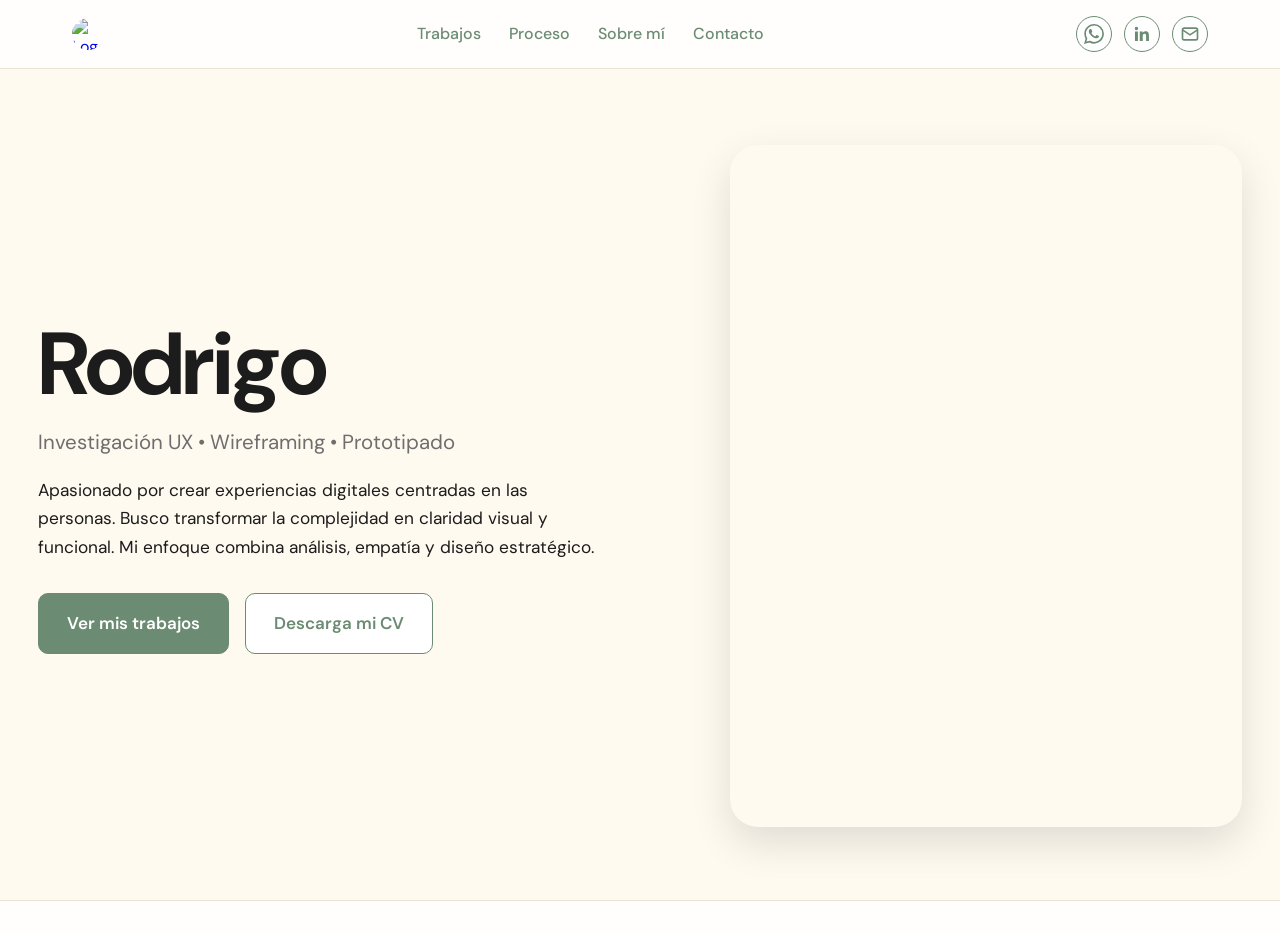
==== index.html @ 4bc50e7a "Unify only header-to-gallery spacing across projects." ====
﻿<!DOCTYPE html>
<html lang="es" data-asset-base="./">
<head>
  <!-- Google Tag Manager -->
  <script>(function(w,d,s,l,i){w[l]=w[l]||[];w[l].push({'gtm.start':
  new Date().getTime(),event:'gtm.js'});var f=d.getElementsByTagName(s)[0],
  j=d.createElement(s),dl=l!='dataLayer'?'&l='+l:'';j.async=true;j.src=
  'https://www.googletagmanager.com/gtm.js?id='+i+dl;f.parentNode.insertBefore(j,f);
  })(window,document,'script','dataLayer','GTM-TQRMFVGJ');</script>
  <!-- End Google Tag Manager -->
  
  <meta charset="utf-8" />
  <meta name="viewport" content="width=device-width, initial-scale=1" />
  <title>Miki Portafolio — Versión pantalla completa</title>
  <link rel="preconnect" href="https://fonts.googleapis.com">
  <link rel="preconnect" href="https://fonts.gstatic.com" crossorigin>
  <link rel="dns-prefetch" href="https://fonts.googleapis.com">
  <link rel="dns-prefetch" href="https://fonts.gstatic.com">
  <link href="https://fonts.googleapis.com/css2?family=DM+Sans:ital,opsz,wght@0,9..40,100..1000;1,9..40,100..1000&display=swap" rel="stylesheet">
  <link rel="stylesheet" href="./css/styles.css?v=20260715d">
</head>
<body>
  <!-- Google Tag Manager (noscript) -->
  <noscript><iframe src="https://www.googletagmanager.com/ns.html?id=GTM-TQRMFVGJ"
  height="0" width="0" style="display:none;visibility:hidden"></iframe></noscript>
  <!-- End Google Tag Manager (noscript) -->
  
  <header>
    <div class="header-inner">
      <div class="logo">
          <a href="./index.html" aria-label="Inicio">
            <img class="logo-mark" src="./IMAGENES/ICONO-PARA-PAGINA.webp" alt="Logo" width="32" height="32" style="border-radius:50%; display:block;"/>
          </a>
        </div>
      <nav>
        <a href="#trabajos">Trabajos</a>
        <a href="#proceso">Proceso</a>
        <a href="./sobre-mi/sobremi.html">Sobre mí</a>
        <a href="#contacto">Contacto</a>
      </nav>
      <div class="actions">
        <!-- WhatsApp -->
        <a class="icon-btn" href="https://wa.me/59898367025" target="_blank" rel="noopener" title="WhatsApp" aria-label="WhatsApp">
          <svg width="20" height="20" viewBox="0 0 24 24" fill="currentColor" aria-hidden="true">
            <path d="M20.52 3.48A11.86 11.86 0 0 0 12.06 0C5.58.03.31 5.3.34 11.78c.01 2.07.54 4.08 1.55 5.86L0 24l6.5-1.85a11.73 11.73 0 0 0 5.58 1.43h.05c6.47 0 11.74-5.27 11.76-11.75a11.7 11.7 0 0 0-3.37-8.35Zm-8.46 18.1a9.73 9.73 0 0 1-4.95-1.35l-.35-.2-3.86 1.1 1.12-3.76-.23-.39a9.74 9.74 0 0 1-1.49-5.2C2.28 6.41 6.8 1.9 12.1 1.9a9.79 9.79 0 0 1 6.95 2.88 9.76 9.76 0 0 1 2.85 6.96c-.02 5.37-4.53 9.88-9.84 9.84Zm5.6-7.29c-.31-.16-1.82-.9-2.1-1.01-.28-.1-.49-.16-.7.16-.2.31-.8 1.01-.98 1.22-.18.2-.36.23-.67.08-.31-.16-1.3-.48-2.48-1.52-.92-.82-1.54-1.84-1.72-2.15-.18-.31-.02-.48.14-.64.14-.14.31-.36.46-.54.15-.18.2-.31.31-.52.1-.2.05-.39-.03-.54-.08-.16-.7-1.68-.96-2.3-.25-.6-.5-.52-.7-.53h-.6c-.2 0-.52.08-.79.39-.27.31-1.04 1.02-1.04 2.49 0 1.46 1.07 2.87 1.22 3.07.15.21 2.1 3.19 5.08 4.47.71.31 1.26.5 1.69.64.71.22 1.36.19 1.87.12.57-.09 1.82-.74 2.08-1.45.26-.71.26-1.31.18-1.45-.07-.14-.28-.23-.59-.39Z"/>
          </svg>
        </a>
        <!-- LinkedIn -->
        <a class="icon-btn" href="https://www.linkedin.com/in/rodrigo-caimi-a429a2186/" target="_blank" rel="noopener" title="LinkedIn" aria-label="LinkedIn">
          <svg width="20" height="20" viewBox="0 0 24 24" fill="currentColor" aria-hidden="true">
            <path d="M20.45 20.45h-3.55v-5.6c0-1.34-.02-3.07-1.87-3.07-1.87 0-2.16 1.46-2.16 2.97v5.7H9.32V9h3.4v1.56h.05c.47-.9 1.62-1.85 3.33-1.85 3.56 0 4.22 2.34 4.22 5.37v6.37zM5.34 7.43a2.06 2.06 0 1 1 0-4.12 2.06 2.06 0 0 1 0 4.12zM7.12 20.45H3.55V9h3.57v11.45z"/>
          </svg>
        </a>
        <!-- Gmail - sobre -->
        <a class="icon-btn" href="https://mail.google.com/mail/?view=cm&fs=1&to=ds.rodrigocaimi@gmail.com" target="_blank" rel="noopener" title="Gmail" aria-label="Gmail">
          <svg width="20" height="20" viewBox="0 0 24 24" fill="none" stroke="currentColor" stroke-width="2">
            <rect x="3" y="5" width="18" height="14" rx="2"/>
            <polyline points="3 7 12 13 21 7"/>
          </svg>
        </a>
      </div>
    </div>
  </header>

  <main>
    <section id="sobre-mi" class="hero">
      <div class="hero-copy">
        <h1>Rodrigo</h1>
        <p class="sub">Investigación UX • Wireframing • Prototipado</p>
        <p class="desc">Apasionado por crear experiencias digitales centradas en las personas. Busco transformar la complejidad en claridad visual y funcional. Mi enfoque combina análisis, empatía y diseño estratégico.</p>
        <div class="cta">
          <a class="btn btn-primary" href="#trabajos">Ver mis trabajos</a>
          <a class="btn btn-secondary" href="./DOCUMENTOS/CV%20RODRIGO.pdf" download="CV-RODRIGO.pdf">Descarga mi CV</a>
        </div>
      </div>
      <div class="hero-image"></div>
    </section>

    <section id="trabajos">
      <div class="work-section">
        <h2>Trabajos</h2>
        <div class="work-container" data-render="grid"></div>
      </div>
    </section>

    <section id="proceso">
      <div class="process-section">
        <h2>Cómo trabajo</h2>
        <div class="steps">
          <div class="step">
            <div class="head">
              <span class="step-num">01</span>
              <svg width="24" height="24" viewBox="0 0 24 24" fill="none" stroke="currentColor" stroke-width="2" stroke-linecap="round" stroke-linejoin="round" aria-hidden="true">
                <circle cx="11" cy="11" r="8"/>
                <path d="m21 21-4.35-4.35"/>
              </svg>
              <h3>Análisis</h3>
            </div>
            <p>Analizo la competencia y el mercado para detectar oportunidades, entender a la audiencia y mapear buenas prácticas de la categoría.</p>
          </div>
          <div class="step">
            <div class="head">
              <span class="step-num">02</span>
              <svg width="24" height="24" viewBox="0 0 24 24" fill="none" stroke="currentColor" stroke-width="2" stroke-linecap="round" stroke-linejoin="round" aria-hidden="true">
                <rect x="3" y="3" width="7" height="7"/>
                <rect x="14" y="3" width="7" height="7"/>
                <rect x="14" y="14" width="7" height="7"/>
                <rect x="3" y="14" width="7" height="7"/>
              </svg>
              <h3>Wireframes</h3>
            </div>
            <p>Creo wireframes a partir del análisis: definen flujos y estructura. Los revisamos con el cliente para alinear expectativas.</p>
          </div>
          <div class="step">
            <div class="head">
              <span class="step-num">03</span>
              <svg width="24" height="24" viewBox="0 0 24 24" fill="none" stroke="currentColor" stroke-width="2" stroke-linecap="round" stroke-linejoin="round" aria-hidden="true">
                <path d="M2 3h6a4 4 0 0 1 4 4v14a3 3 0 0 0-3-3H2z"/>
                <path d="M22 3h-6a4 4 0 0 0-4 4v14a3 3 0 0 1 3-3h7z"/>
              </svg>
              <h3>Fase de diseño</h3>
            </div>
            <p>Diseño las pantallas con identidad visual, accesibilidad y componentes reutilizables basados en el wireframe validado.</p>
          </div>
          <div class="step">
            <div class="head">
              <span class="step-num">04</span>
              <svg width="24" height="24" viewBox="0 0 24 24" fill="none" stroke="currentColor" stroke-width="2" stroke-linecap="round" stroke-linejoin="round" aria-hidden="true">
                <path d="M21 11.5a8.38 8.38 0 0 1-.9 3.8 8.5 8.5 0 0 1-7.6 4.7 8.38 8.38 0 0 1-3.8-.9L3 21l1.9-5.7a8.38 8.38 0 0 1-.9-3.8 8.5 8.5 0 0 1 4.7-7.6 8.38 8.38 0 0 1 3.8-.9h.5a8.48 8.48 0 0 1 8 8v.5z"/>
              </svg>
              <h3>Acompañamiento</h3>
            </div>
            <p>Mantengo contacto continuo y mido resultados para iterar mejoras y aplicar cambios futuros.</p>
          </div>
        </div>
      </div>
    </section>

    <section id="contacto">
      <h2>Contacto</h2>
      <p style="max-width:600px;text-align:center;font-size:18px;margin-bottom:22px;color:var(--muted)">Si te interesa colaborar o conocer más sobre mi trabajo, no dudes en contactarme. Estoy abierto a nuevas oportunidades y proyectos creativos.</p>
      <form id="hubspot-form" name="contact-form" method="POST" netlify>
        <div><input type="text" name="firstname" placeholder="Tu nombre" required /></div>

        <div><input type="email" name="email" placeholder="tu@email.com" required /></div>

        <div class="full"><textarea name="message" placeholder="Tu mensaje" required></textarea></div>

        <div class="full contact-actions"><button type="submit" class="btn btn-primary">Enviar</button></div>
      </form>
    </section>
  </main>
  <footer>
    <div class="footer-inner">
      <div class="spacer"></div>
    </div>
  </footer>
  <script src="./js/proyectos.js?v=20260715d"></script>
  <script src="./js/trabajos.js?v=20260715d"></script>
  <!-- Start of HubSpot Embed Code -->
  <script type="text/javascript" id="hs-script-loader" async defer src="//js.hs-scripts.com/50645247.js"></script>
  <!-- End of HubSpot Embed Code -->
</body>
</html>
---- css/styles.css ----
/* ============================================
   VARIABLES
   ============================================ */
:root {
  --bg: #FFFAF0;
  --fg: #1C1C1C;
  --muted: #6E6E6E;
  --accent: #6C8DFF;
  --accent2: #E38BA3;
  --card: #FFFFFF;
  --line: #EAE4D6;
  --container: 1200px;
  --gutter: 32px;
  --header-h: 72px;
  --brand: #6b8c72;
  --brand-hover: rgba(107, 140, 114, 0.85);
}

/* ============================================
   RESET Y BASE
   ============================================ */
* {
  box-sizing: border-box;
  margin: 0;
  padding: 0;
}

html,
body {
  font-family: 'DM Sans', ui-sans-serif;
  color: var(--fg);
  background: var(--bg);
  line-height: 1.6;
  overflow-x: hidden;
}

body,
button,
input,
textarea,
select,
a,
.btn,
nav a,
.icon-btn span,
h1, h2, h3, h4, h5, h6 {
  font-family: inherit;
}

button {
  font: inherit;
}

a, a:hover, a:focus, a:active {
  text-decoration: none !important;
}



/* ============================================
   HEADER Y NAVEGACIÓN
   ============================================ */
header {
  position: fixed;
  top: 0;
  left: 0;
  width: 100%;
  z-index: 50;
  background: rgba(255, 255, 255, 0.8);
  backdrop-filter: blur(8px);
  border-bottom: 1px solid var(--line);
}

.header-inner {
  display: flex;
  justify-content: space-between;
  align-items: center;
  max-width: var(--container);
  margin: 0 auto;
  padding: 16px var(--gutter);
}

.logo-mark {
  height: 32px;
  width: auto;
  display: block;
  border-radius: 50%;
}

nav a {
  color: var(--brand);
  text-decoration: none;
  margin: 0 12px;
  font-size: 16px;
  font-weight: 500;
  transition: color .2s ease;
}

nav a:hover {
  color: var(--brand-hover);
}

/* ============================================
   ICONOS SOCIALES
   ============================================ */
.actions {
  display: flex;
  align-items: center;
  gap: 12px;
  flex-wrap: nowrap;
}

.actions a {
  text-decoration: none;
}

.icon-btn {
  width: 36px;
  height: 36px;
  border-radius: 50%;
  border: 1px solid var(--brand);
  display: flex;
  align-items: center;
  justify-content: center;
  background: #fff;
  color: var(--brand);
  transition: background .15s ease, border-color .15s ease, transform .1s ease, color .15s ease;
}

.icon-btn:hover {
  background: rgba(107, 140, 114, 0.06);
  border-color: var(--brand);
  color: var(--brand);
  transform: translateY(-1px);
}

/* ============================================
   LAYOUT PRINCIPAL
   ============================================ */
main {
  height: 100vh;
  overflow-y: scroll;
  padding-top: var(--header-h);
  scroll-behavior: smooth;
}

section {
  min-height: auto;
  display: flex;
  flex-direction: column;
  justify-content: center;
  align-items: center;
  padding: 56px 0;
  animation: fadeIn 0.7s ease-in;
}

section.hero {
  min-height: calc(100dvh - var(--header-h));
  padding: clamp(32px, 4vh, 56px) 0;
  width: 100%;
}

/* ============================================
   HERO / SOBRE MÍ
   ============================================ */
.hero {
  display: grid;
  grid-template-columns: minmax(0, 1.05fr) minmax(0, 0.95fr);
  gap: clamp(36px, 5vw, 72px);
  align-items: center;
  justify-content: center;
  max-width: min(1320px, 94vw);
  width: 100%;
  margin: 0 auto;
  padding: 0 clamp(20px, 4vw, 48px);
}

.hero-copy {
  justify-self: stretch;
  max-width: none;
}

.hero-copy h1,
.hero-copy p {
  max-width: none;
}

.hero h1 {
  font-size: clamp(56px, 7vw, 88px);
  line-height: 1.05;
  margin-bottom: 18px;
  letter-spacing: -0.03em;
}

.hero .sub {
  color: var(--muted);
  margin-bottom: 18px;
  font-size: clamp(18px, 1.6vw, 24px);
  line-height: 1.45;
}

.hero .desc {
  color: var(--fg);
  font-size: clamp(17px, 1.35vw, 20px);
  max-width: 560px;
  margin-bottom: 32px;
  line-height: 1.65;
}

.hero-image {
  width: min(560px, 40vw);
  max-width: 100%;
  aspect-ratio: 3 / 4;
  height: auto;
  border-radius: 28px;
  overflow: hidden;
  justify-self: end;
  box-shadow: 0 16px 40px rgba(0, 0, 0, 0.12);
  background: url('../IMAGENES/Principal.jpg') center center / cover no-repeat;
}

.hero .cta {
  gap: 16px;
}

.hero .btn {
  padding: 16px 28px;
  font-size: 17px;
}

#trabajos,
#proceso {
  padding: 48px 0;
}

#contacto {
  padding: 56px 0 72px;
}

@keyframes fadeIn {
  from {
    opacity: 0;
    transform: translateY(20px);
  }
  to {
    opacity: 1;
    transform: translateY(0);
  }
}

/* ============================================
   BOTONES
   ============================================ */
.cta {
  display: flex;
  gap: 20px;
  flex-wrap: wrap;
}

.btn {
  padding: 16px 32px;
  border-radius: 10px;
  border: 1px solid var(--line);
  font-weight: 600;
  font-size: 18px;
  cursor: pointer;
  text-decoration: none !important;
  transition: background .15s ease, border-color .15s ease, color .15s ease, transform .1s ease;
}

.btn-primary {
  background: var(--brand);
  color: #fff;
  border: 1px solid var(--brand);
}

.btn-primary:hover {
  background: rgba(107, 140, 114, 0.90);
  border-color: rgba(107, 140, 114, 0.90);
}

.btn-secondary {
  background: #fff;
  color: var(--brand);
  border: 1px solid var(--brand);
}

.btn-secondary:hover {
  background: rgba(107, 140, 114, 0.06);
  color: var(--brand);
  border-color: var(--brand);
}

/* ============================================
   TRABAJOS
   ============================================ */
#trabajos h2 {
  font-size: 42px;
  margin-bottom: 28px;
  text-align: center;
  position: relative;
  display: inline-block;
  padding-bottom: 16px;
}

#trabajos h2::after {
  content: '';
  position: absolute;
  bottom: 0;
  left: 50%;
  transform: translateX(-50%);
  width: 60px;
  height: 4px;
  background: var(--brand);
  border-radius: 2px;
}

.work-section {
  max-width: var(--container);
  margin: 0 auto;
  padding: 0 var(--gutter);
  text-align: center;
}

.work-container {
  display: grid;
  grid-template-columns: repeat(12, 1fr);
  grid-auto-rows: minmax(130px, auto);
  gap: 16px;
  max-width: 1200px;
  margin: 0 auto;
  grid-auto-flow: dense;
}

.card {
  background: var(--card);
  border: 1px solid var(--line);
  border-radius: 18px;
  overflow: hidden;
  transition: transform 0.35s cubic-bezier(0.22, 1, 0.36, 1), border-color 0.3s ease, box-shadow 0.35s ease;
  display: flex;
  flex-direction: column;
  cursor: pointer;
  min-height: 0;
  animation: cardIn 0.55s ease backwards;
  width: auto;
  height: auto;
}

.card:nth-child(1) { animation-delay: 0.05s; }
.card:nth-child(2) { animation-delay: 0.12s; }
.card:nth-child(3) { animation-delay: 0.19s; }
.card:nth-child(4) { animation-delay: 0.26s; }
.card:nth-child(5) { animation-delay: 0.33s; }

@keyframes cardIn {
  from {
    opacity: 0;
    transform: translateY(16px) scale(0.98);
  }
  to {
    opacity: 1;
    transform: translateY(0) scale(1);
  }
}

.card:hover {
  transform: translateY(-6px) scale(1.01);
  border-color: var(--brand);
  box-shadow: 0 14px 32px rgba(0, 0, 0, 0.1);
}

.card-featured {
  grid-column: span 7;
  grid-row: span 2;
  min-height: 340px;
}

.card-third {
  grid-column: span 4;
  grid-row: span 2;
  min-height: 340px;
}

.card-tall {
  grid-column: span 5;
  grid-row: span 2;
  min-height: 340px;
}

.card-wide {
  grid-column: span 7;
  grid-row: span 1;
  min-height: 200px;
}

.card-half,
.card-compact {
  grid-column: span 5;
  grid-row: span 1;
  min-height: 200px;
}

.card-large-h {
  grid-column: span 7;
  grid-row: span 1;
}

.card-vertical {
  grid-column: span 5;
  grid-row: span 2;
}

.card-full {
  grid-column: span 12;
  grid-row: span 1;
  min-height: 220px;
}

.card-placeholder {
  pointer-events: none;
  border-style: dashed;
  background: #F7F3EA;
}

.card-placeholder .thumb {
  background: repeating-linear-gradient(
    -45deg,
    #EAE4D6,
    #EAE4D6 12px,
    #F3EEE3 12px,
    #F3EEE3 24px
  );
}

.card-placeholder .card-body {
  color: var(--muted);
  font-weight: 600;
}

.thumb {
  background: #EAE4D6;
  display: flex;
  align-items: center;
  justify-content: center;
  overflow: hidden;
  flex: 1;
  min-height: 0;
  position: relative;
}

.thumb::after {
  display: none;
}

.card-featured .thumb,
.card-third .thumb,
.card-tall .thumb,
.card-vertical .thumb {
  min-height: 0;
}

.card-wide .thumb,
.card-half .thumb,
.card-compact .thumb,
.card-large-h .thumb,
.card-full .thumb {
  aspect-ratio: 16 / 9;
}

.thumb img {
  width: 100%;
  height: 100%;
  object-fit: cover;
  transition: transform 0.5s cubic-bezier(0.22, 1, 0.36, 1), filter 0.4s ease;
  filter: grayscale(0.5);
}

.card:hover .thumb img {
  transform: scale(1.06);
  filter: grayscale(0);
}

.card-body {
  padding: 14px 18px;
  font-size: 18px;
  font-weight: 700;
  text-align: left;
  flex-shrink: 0;
  display: flex;
  align-items: center;
  justify-content: space-between;
  gap: 8px;
  letter-spacing: normal;
  background: transparent;
  border-top: none;
}

.card-body::after {
  content: '→';
  color: var(--brand);
  font-size: 20px;
  opacity: 0;
  transform: translateX(-6px);
  transition: opacity 0.25s ease, transform 0.25s ease;
}

.card:hover .card-body::after {
  opacity: 1;
  transform: translateX(0);
}

.img-contain {
  object-fit: contain !important;
}

/* ============================================
   PROCESO
   ============================================ */
#proceso h2 {
  font-size: 42px;
  margin-bottom: 28px;
  text-align: center;
  position: relative;
  display: inline-block;
  padding-bottom: 16px;
}

#proceso h2::after {
  content: '';
  position: absolute;
  bottom: 0;
  left: 50%;
  transform: translateX(-50%);
  width: 60px;
  height: 4px;
  background: var(--brand);
  border-radius: 2px;
}

.process-section {
  max-width: 1400px;
  margin: 0 auto;
  padding: 0 var(--gutter);
  text-align: center;
}

.steps {
  display: grid;
  grid-template-columns: repeat(4, 1fr);
  gap: 14px;
  max-width: 1100px;
  margin: 0 auto;
  align-items: stretch;
}

.step {
  background: var(--card);
  border: 1px solid var(--line);
  border-radius: 16px;
  padding: 22px 20px;
  font-size: 15px;
  line-height: 1.6;
  box-shadow: 0 4px 12px rgba(0, 0, 0, 0.04);
  text-align: left;
  display: flex;
  flex-direction: column;
  gap: 10px;
  transition: transform 0.3s ease, border-color 0.3s ease, box-shadow 0.3s ease;
}

.step:hover {
  transform: translateY(-4px);
  border-color: rgba(107, 140, 114, 0.45);
  box-shadow: 0 10px 24px rgba(0, 0, 0, 0.08);
}

.step .head {
  display: flex;
  align-items: center;
  gap: 10px;
  color: var(--brand);
}

.step-num {
  display: inline-flex;
  align-items: center;
  justify-content: center;
  min-width: 32px;
  height: 32px;
  border-radius: 999px;
  background: rgba(107, 140, 114, 0.12);
  color: var(--brand);
  font-size: 13px;
  font-weight: 700;
  flex-shrink: 0;
}

.step h3 {
  font-size: 18px;
  margin: 0;
}

.step p {
  color: var(--muted);
  font-size: 14px;
  margin: 0;
}

.step-arrow {
  display: none;
}

/* ============================================
   SOBRE MÍ DETALLE
   ============================================ */
#sobre-mi-detalle h2 {
  font-size: 48px;
  margin-bottom: 40px;
  text-align: center;
  position: relative;
  display: inline-block;
  padding-bottom: 16px;
}

#sobre-mi-detalle h2::after {
  content: '';
  position: absolute;
  bottom: 0;
  left: 50%;
  transform: translateX(-50%);
  width: 60px;
  height: 4px;
  background: var(--brand);
  border-radius: 2px;
}

.about-section {
  max-width: var(--container);
  margin: 0 auto;
  padding: 0 var(--gutter);
  text-align: center;
}

.about-content {
  display: grid;
  grid-template-columns: 1fr 1fr;
  gap: 40px;
  max-width: 900px;
  margin: 0 auto;
}

.about-card {
  background: var(--card);
  border: 1px solid var(--line);
  border-radius: 20px;
  padding: 32px;
  box-shadow: 0 6px 14px rgba(0, 0, 0, 0.05);
}

.about-card h3 {
  font-size: 24px;
  margin-bottom: 24px;
  color: var(--brand);
}

.about-item {
  display: flex;
  align-items: flex-start;
  gap: 16px;
  text-align: left;
}

.about-item svg {
  flex-shrink: 0;
  color: var(--brand);
  margin-top: 4px;
}

.about-item p {
  margin: 0;
  line-height: 1.8;
}

.tools-grid {
  display: grid;
  grid-template-columns: repeat(3, 1fr);
  gap: 20px;
}

.tool-item {
  display: flex;
  flex-direction: column;
  align-items: center;
  gap: 8px;
  padding: 16px;
  border-radius: 12px;
  transition: background .2s ease;
}

.tool-item:hover {
  background: rgba(107, 140, 114, 0.05);
}

.tool-item svg {
  opacity: 0.8;
  transition: opacity .2s ease;
}

.tool-item:hover svg {
  opacity: 1;
}

.tool-item span {
  font-size: 14px;
  font-weight: 500;
  color: var(--muted);
}

/* ============================================
   CONTACTO
   ============================================ */
#contacto h2 {
  font-size: 42px;
  margin-bottom: 24px;
}

form {
  display: grid;
  grid-template-columns: 1fr 1fr;
  gap: 20px;
  max-width: 900px;
  width: 100%;
  font-size: 20px;
}

form .full {
  grid-column: 1 / -1;
}

input,
textarea {
  width: 100%;
  padding: 16px 18px;
  border-radius: 12px;
  border: 1px solid var(--line);
  background: var(--card);
  font: inherit;
}

textarea {
  min-height: 180px;
  resize: vertical;
}

.contact-actions {
  display: flex;
  justify-content: center;
  gap: 20px;
  margin-top: 24px;
}

/* ============================================
   RESPONSIVE
   ============================================ */
@media (max-width: 1024px) {
  section {
    padding: 44px 0;
  }

  section.hero {
    min-height: auto;
    padding: 40px 0;
  }

  .work-container {
    grid-template-columns: repeat(6, 1fr);
    grid-auto-rows: minmax(120px, auto);
  }

  .card-featured,
  .card-large-h,
  .card-wide,
  .card-full {
    grid-column: span 4;
    grid-row: span 1;
    min-height: 220px;
    height: auto;
  }

  .card-third,
  .card-tall,
  .card-compact,
  .card-half,
  .card-vertical {
    grid-column: span 2;
    grid-row: span 1;
    min-height: 220px;
    height: auto;
  }

  .steps {
    grid-template-columns: repeat(2, 1fr);
    gap: 12px;
  }
}

@media (max-width: 920px) {
  .hero {
    grid-template-columns: 1fr;
    text-align: center;
    gap: 36px;
    max-width: min(720px, 94vw);
  }

  .hero-copy {
    justify-self: center;
  }

  .hero .desc {
    margin-left: auto;
    margin-right: auto;
  }

  .hero .cta {
    justify-content: center;
  }

  .hero-image {
    justify-self: center;
    width: min(420px, 85vw);
  }

  .hero h1 {
    font-size: clamp(48px, 10vw, 64px);
  }

  form {
    grid-template-columns: 1fr;
  }

  .about-content {
    grid-template-columns: 1fr;
  }
}

@media (max-width: 640px) {
  section {
    padding: 36px 0;
  }

  #trabajos h2,
  #proceso h2,
  #contacto h2 {
    font-size: 34px;
    margin-bottom: 20px;
  }

  .work-container {
    grid-template-columns: 1fr;
    gap: 12px;
  }

  .card-featured,
  .card-third,
  .card-tall,
  .card-wide,
  .card-half,
  .card-compact,
  .card-large-h,
  .card-vertical,
  .card-full {
    grid-column: span 1;
    grid-row: span 1;
    min-height: 200px;
    height: auto;
  }

  .steps {
    grid-template-columns: 1fr;
  }

  .tools-grid {
    grid-template-columns: repeat(2, 1fr);
  }
}

/* ============================================
   DETALLE DE TRABAJO
   ============================================ */
.work-detail-hero {
  max-width: var(--container);
  width: 100%;
  margin: 0 auto;
  padding: 0 var(--gutter);
}

/* Galería: imagen principal + miniaturas */
.gallery {
  display: grid;
  grid-template-columns: 4fr 1fr;
  gap: 20px;
  align-items: stretch;
}

.main-image {
  border: 1px solid var(--line);
  border-radius: 20px;
  overflow: hidden;
  width: 100%;
  height: 640px;
  min-width: 0;
  box-shadow: 0 8px 20px rgba(0,0,0,0.1);
  position: relative;
}

.main-image img,
.main-image video {
  position: absolute;
  inset: 0;
  width: 100%;
  height: 100%;
  object-fit: cover;
  display: block;
  background: #111;
}

.main-image iframe.drive-embed {
  position: absolute;
  inset: 0;
  width: 100%;
  height: 100%;
  border: 0;
  background: #111;
}

.drive-fallback {
  position: absolute;
  inset: 0;
  display: block;
}

.drive-fallback img {
  position: absolute;
  inset: 0;
  width: 100%;
  height: 100%;
  object-fit: cover;
}

.drive-fallback-label {
  position: absolute;
  left: 50%;
  bottom: 18px;
  transform: translateX(-50%);
  background: rgba(0, 0, 0, 0.7);
  color: #fff;
  padding: 10px 14px;
  border-radius: 999px;
  font-size: 14px;
  white-space: nowrap;
  z-index: 2;
}

/* Solo espaciado header → cajas (igual en todos, como Café). No cambia layout de galerías. */
body[data-proyecto-id="1"] .work-detail-hero,
body[data-proyecto-id="2"] .work-detail-hero,
body[data-proyecto-id="3"] .work-detail-hero,
body[data-proyecto-id="4"] .work-detail-hero,
body[data-proyecto-id="5"] .work-detail-hero {
  padding-top: 48px !important;
}

body[data-proyecto-id="1"] .gallery,
body[data-proyecto-id="5"] .gallery {
  margin-top: 28px;
}

/* Galería vertical: Mayo Amarillo + Totem de Café */
body[data-proyecto-id="2"] .gallery,
body[data-proyecto-id="3"] .gallery {
  grid-template-columns: minmax(0, 4fr) minmax(110px, 1fr);
  gap: 16px;
  align-items: stretch;
  max-width: 980px;
  margin: 28px auto 0;
}

body[data-proyecto-id="2"] .main-image,
body[data-proyecto-id="3"] .main-image {
  height: auto;
  aspect-ratio: 9 / 16;
  max-height: min(78vh, 780px);
  width: 100%;
  border-radius: 20px;
  background: #f3f0e8;
}

body[data-proyecto-id="3"] .main-image {
  aspect-ratio: 972 / 1243;
  background: #dceef5;
}

body[data-proyecto-id="2"] .main-image img,
body[data-proyecto-id="3"] .main-image img {
  object-fit: contain !important;
  object-position: center center;
  background: inherit;
}

body[data-proyecto-id="2"] .thumbnails,
body[data-proyecto-id="3"] .thumbnails {
  display: grid;
  grid-template-columns: 1fr;
  grid-template-rows: repeat(4, 1fr);
  gap: 12px;
  height: 100%;
  align-self: stretch;
  max-height: min(78vh, 780px);
}

body[data-proyecto-id="2"] .thumb-item,
body[data-proyecto-id="3"] .thumb-item {
  border-radius: 12px;
  height: 100%;
  min-height: 0;
  overflow: hidden;
}

body[data-proyecto-id="2"] .thumb-item img,
body[data-proyecto-id="3"] .thumb-item img {
  width: 100%;
  height: 100%;
  object-fit: cover;
  object-position: center;
  display: block;
}

@media (max-width: 920px) {
  body[data-proyecto-id="2"] .gallery,
  body[data-proyecto-id="3"] .gallery {
    grid-template-columns: 1fr;
    max-width: 420px;
  }

  body[data-proyecto-id="2"] .main-image,
  body[data-proyecto-id="3"] .main-image {
    max-height: none;
  }

  body[data-proyecto-id="2"] .thumbnails,
  body[data-proyecto-id="3"] .thumbnails {
    grid-template-columns: repeat(4, 1fr);
    grid-template-rows: none;
    max-height: none;
    height: auto;
  }

  body[data-proyecto-id="2"] .thumb-item,
  body[data-proyecto-id="3"] .thumb-item {
    aspect-ratio: 9 / 16;
  }

  body[data-proyecto-id="3"] .thumb-item {
    aspect-ratio: 972 / 1243;
  }
}

.thumb-item.is-active {
  border-color: var(--brand);
}

.thumb-item.is-video {
  position: relative;
}

.thumb-item.is-video::after {
  content: '';
  position: absolute;
  inset: 0;
  margin: auto;
  width: 28px;
  height: 28px;
  border-radius: 50%;
  background: rgba(0, 0, 0, 0.55);
  box-shadow: inset 0 0 0 1px rgba(255, 255, 255, 0.35);
  background-image: url("data:image/svg+xml,%3Csvg xmlns='http://www.w3.org/2000/svg' width='12' height='12' viewBox='0 0 12 12'%3E%3Cpath fill='white' d='M3 1.5v9l8-4.5z'/%3E%3C/svg%3E");
  background-repeat: no-repeat;
  background-position: 55% 50%;
}

.thumbnails {
  display: grid;
  grid-template-columns: 1fr;
  gap: 12px;
}

.thumb-item {
  border: 1px solid var(--line);
  border-radius: 12px;
  overflow: hidden;
  cursor: pointer;
  transition: transform .15s ease, border-color .2s ease;
}

.thumb-item:hover {
  transform: translateY(-2px);
  border-color: var(--brand);
}

.thumb-item img {
  width: 100%;
  height: 100px;
  object-fit: cover;
  display: block;
}

/* Proyecto Fotográfico: fotos completas + altura estable */
body[data-proyecto-id="4"] .gallery {
  display: flex !important;
  flex-direction: column;
  grid-template-columns: none !important;
  gap: 20px;
  max-width: 960px;
  width: 100%;
  margin: 28px auto 0;
}

body[data-proyecto-id="4"] .main-image {
  position: relative;
  width: 100%;
  height: min(68vh, 620px) !important;
  min-height: 420px !important;
  max-height: 620px !important;
  aspect-ratio: auto !important;
  border-radius: 20px;
  background: #111;
  overflow: hidden;
  box-shadow: 0 8px 20px rgba(0, 0, 0, 0.1);
}

body[data-proyecto-id="4"] .main-image img {
  position: absolute !important;
  inset: 0 !important;
  width: 100% !important;
  height: 100% !important;
  max-height: none;
  object-fit: contain !important;
  object-position: center center;
  display: block;
  background: #111;
  margin: 0;
}

body[data-proyecto-id="4"] .thumbnails {
  display: grid !important;
  grid-template-columns: repeat(4, minmax(0, 1fr)) !important;
  grid-template-rows: none !important;
  gap: 14px;
  height: auto !important;
  max-height: none !important;
  align-self: stretch;
}

body[data-proyecto-id="4"] .thumb-item {
  border-radius: 14px;
  aspect-ratio: 4 / 3;
  height: auto !important;
  min-height: 0;
  overflow: hidden;
  background: #111;
  display: block;
  position: relative;
}

body[data-proyecto-id="4"] .thumb-item img {
  position: absolute;
  inset: 0;
  width: 100% !important;
  height: 100% !important;
  max-height: none;
  object-fit: contain !important;
  object-position: center center;
  display: block;
  background: #111;
}

@media (max-width: 920px) {
  body[data-proyecto-id="4"] .thumbnails {
    grid-template-columns: repeat(2, minmax(0, 1fr)) !important;
  }

  body[data-proyecto-id="4"] .main-image {
    height: min(58vh, 480px) !important;
    min-height: 320px !important;
    max-height: 480px !important;
  }

  body[data-proyecto-id="4"] .main-image img {
    max-height: none;
  }
}

/* Campaña Reel ORT: más ancho (sin subir la altura) */
body[data-proyecto-id="5"] .work-detail-hero,
body[data-proyecto-id="5"] .golden-section {
  max-width: min(1600px, 96vw);
  width: 100%;
  padding-left: clamp(16px, 3vw, 40px);
  padding-right: clamp(16px, 3vw, 40px);
}

body[data-proyecto-id="5"] .gallery {
  grid-template-columns: 1fr;
  gap: 20px;
}

body[data-proyecto-id="5"] .main-image {
  width: 100%;
  height: 640px;
  min-height: 0;
  border-radius: 24px;
}

body[data-proyecto-id="5"] .main-image img,
body[data-proyecto-id="5"] .main-image video {
  object-fit: contain;
  background: #151515;
}

body[data-proyecto-id="5"] .thumbnails {
  display: grid;
  grid-template-columns: repeat(4, minmax(0, 1fr));
  gap: 16px;
}

body[data-proyecto-id="5"] .thumb-item {
  border-radius: 14px;
  width: 100%;
}

body[data-proyecto-id="5"] .thumb-item img {
  width: 100%;
  height: 120px;
  object-fit: cover;
}

body[data-proyecto-id="5"] .golden-vertical {
  gap: 18px;
  width: 100%;
}

body[data-proyecto-id="5"] .golden-vertical .golden-item {
  width: 100%;
  border-radius: 16px;
  padding: 22px 36px;
}

body[data-proyecto-id="5"] .golden-vertical .golden-item h3 {
  font-size: 22px;
  margin-bottom: 10px;
}

body[data-proyecto-id="5"] .golden-vertical .golden-item p {
  font-size: 17px;
  line-height: 1.65;
  max-width: none;
}

@media (max-width: 920px) {
  body[data-proyecto-id="5"] .main-image {
    height: 520px;
  }

  body[data-proyecto-id="5"] .thumbnails {
    grid-template-columns: repeat(2, minmax(0, 1fr));
  }

  body[data-proyecto-id="5"] .thumb-item img {
    height: 100px;
  }

  body[data-proyecto-id="5"] .golden-vertical .golden-item {
    padding: 18px 20px;
  }
}

.golden-section {
  max-width: var(--container);
  width: 100%;
  margin: 0 auto;
  padding: 0 var(--gutter);
}

.golden-section h2 {
  font-size: 40px;
  margin-bottom: 28px;
  text-align: center;
}

.golden-grid {
  display: grid;
  grid-template-columns: repeat(3, 1fr);
  gap: 24px;
}

/* Variante vertical (de arriba hacia abajo) */
.golden-vertical {
  display: grid;
  grid-template-columns: 1fr;
  gap: 16px;
}

.golden-vertical .golden-card {
  padding: 0;
  border: none;
  box-shadow: none;
}

.golden-vertical .golden-item {
  background: var(--card);
  border: 1px solid var(--line);
  border-radius: 12px;
  padding: 20px;
}

.golden-card {
  background: var(--card);
  border: 1px solid var(--line);
  border-radius: 16px;
  padding: 24px;
  box-shadow: 0 6px 14px rgba(0, 0, 0, 0.05);
}

.golden-card h3 {
  color: var(--brand);
  margin-bottom: 8px;
  font-size: 20px;
}

.golden-card p {
  color: var(--muted);
}

@media (max-width: 920px) {
  .main-image {
    height: 520px;
  }

  .golden-grid {
    grid-template-columns: 1fr;
  }

  .gallery {
    grid-template-columns: 1fr;
  }
}

/* ============================================
   FOOTER
   ============================================ */
footer {
  width: 100%;
  border-top: 1px solid var(--line);
  background: rgba(255, 255, 255, 0.8);
}

.footer-inner {
  max-width: var(--container);
  margin: 0 auto;
  padding: 16px var(--gutter);
  display: flex;
  align-items: center;
}

.footer-inner .spacer {
  flex: 1;
}

.footer-link {
  color: var(--brand);
  font-weight: 600;
  border: 1px solid var(--brand);
  padding: 8px 14px;
  border-radius: 999px;
  background: #fff;
  transition: background .15s ease, color .15s ease, border-color .15s ease;
}

.footer-link:hover {
  background: rgba(107, 140, 114, 0.06);
  color: var(--brand);
  border-color: var(--brand);
}

/* ============================================
   PÁGINA SOBRE MÍ
   ============================================ */
.about-page {
  padding-top: calc(var(--header-h) + 80px);
}

.about-page h1 {
  font-size: 48px;
  margin-bottom: 60px;
  text-align: center;
  position: relative;
  display: inline-block;
  padding-bottom: 16px;
  width: 100%;
}

.about-page h1::after {
  content: '';
  position: absolute;
  bottom: 0;
  left: 50%;
  transform: translateX(-50%);
  width: 60px;
  height: 4px;
  background: var(--brand);
  border-radius: 2px;
}

.about-intro {
  max-width: 700px;
  margin: 0 auto 80px;
  text-align: center;
}

.about-intro p {
  font-size: 24px;
  line-height: 1.8;
  color: var(--fg);
  margin: 0;
}

.tools-horizontal {
  display: flex;
  justify-content: center;
  align-items: center;
  gap: 48px;
  flex-wrap: wrap;
  max-width: 900px;
  margin: 0 auto;
}

.tool-item-with-label {
  display: flex;
  flex-direction: column;
  align-items: center;
  gap: 8px;
  opacity: 0.8;
  transition: opacity .2s ease;
}

.tool-item-with-label:hover {
  opacity: 1;
}

.tool-item-with-label img {
  width: 56px;
  height: 56px;
  object-fit: contain;
}

.tool-item-with-label span {
  font-size: 14px;
  font-weight: 500;
  color: var(--muted);
}

@media (max-width: 768px) {
  .tools-horizontal {
    gap: 32px;
  }
}

@media (max-width: 480px) {
  .about-intro p {
    font-size: 20px;
  }
  
  .tools-horizontal {
    gap: 24px;
  }
  
  .tool-item-with-label svg {
    width: 40px;
    height: 40px;
  }
}

/* ============================================
   OTROS PROYECTOS
   ============================================ */
.other-projects-section {
  padding: 40px 0;
}

.other-projects-section h2 {
  font-size: 40px;
  margin-bottom: 40px;
  text-align: center;
  position: relative;
  display: inline-block;
  padding-bottom: 16px;
  width: 100%;
}

.other-projects-section h2::after {
  content: '';
  position: absolute;
  bottom: 0;
  left: 50%;
  transform: translateX(-50%);
  width: 60px;
  height: 4px;
  background: var(--brand);
  border-radius: 2px;
}

.other-projects-grid {
  display: grid;
  grid-template-columns: repeat(2, 1fr);
  gap: 40px;
  max-width: var(--container);
  margin: 0 auto;
  padding: 0 var(--gutter);
}

.other-project-card {
  background: var(--card);
  border: 1px solid var(--line);
  border-radius: 20px;
  overflow: hidden;
  transition: transform .3s ease, border-color .3s ease, box-shadow .3s ease;
  display: flex;
  flex-direction: column;
  text-decoration: none;
}

.other-project-card:hover {
  transform: translateY(-8px);
  border-color: var(--brand);
  box-shadow: 0 12px 30px rgba(0, 0, 0, 0.12);
}

.other-project-image {
  width: 100%;
  aspect-ratio: 16/9;
  overflow: hidden;
  background: var(--line);
}

.other-project-image img {
  width: 100%;
  height: 100%;
  object-fit: cover;
  transition: transform .4s ease, filter .4s ease;
  filter: grayscale(0.8);
}

.other-project-card:hover .other-project-image img {
  transform: scale(1.1);
  filter: grayscale(0);
}

.other-project-content {
  padding: 32px;
}

.other-project-content h3 {
  font-size: 28px;
  font-weight: 700;
  text-align: center;
  color: var(--fg);
}

@media (max-width: 920px) {
  .other-projects-grid {
    grid-template-columns: 1fr;
  }
}
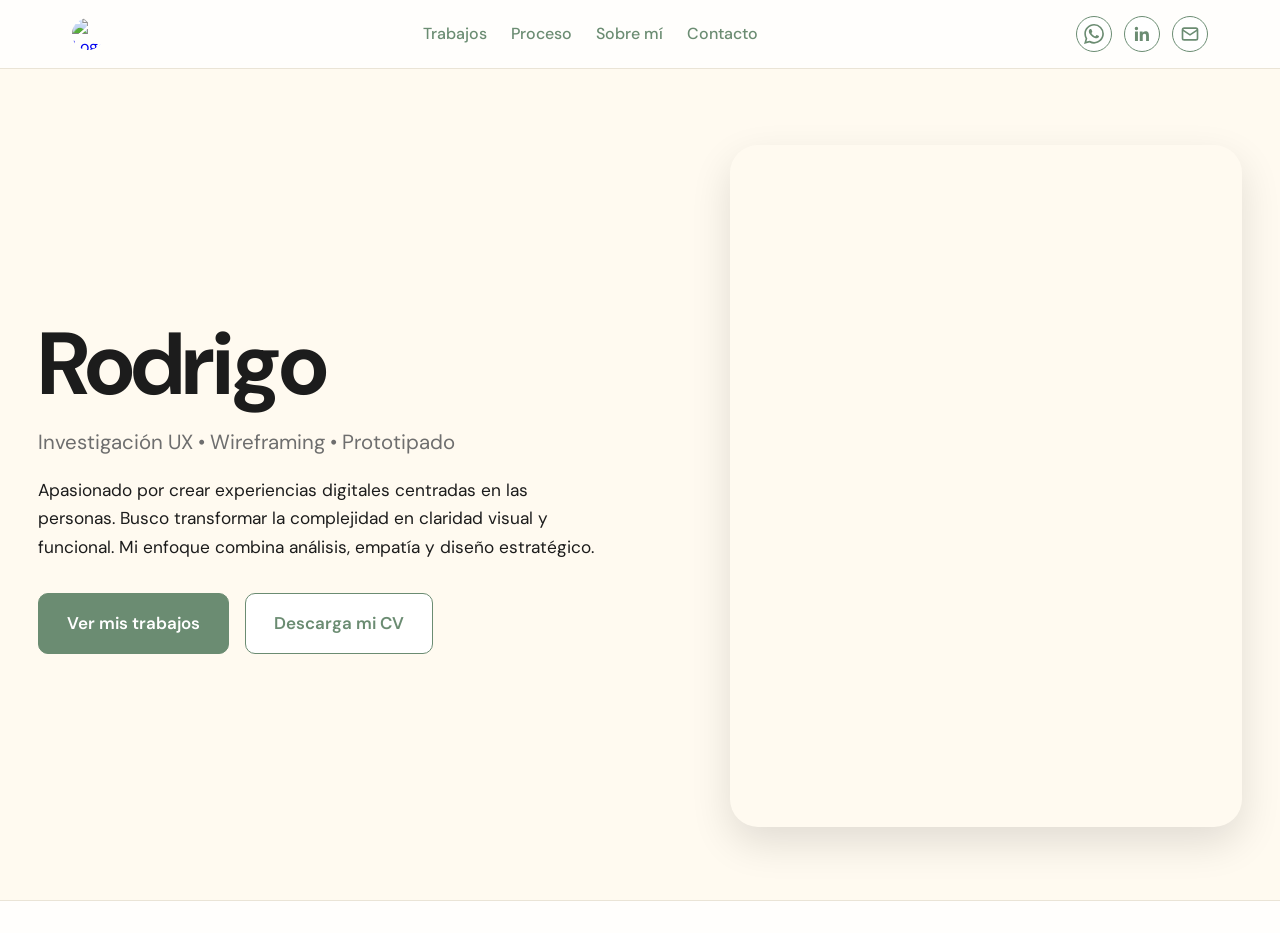
==== commit 7d51b007: "Make header mobile-friendly and fix Google search title." ====
--- a/index.html
+++ b/index.html
@@ -11,13 +11,16 @@
   
   <meta charset="utf-8" />
   <meta name="viewport" content="width=device-width, initial-scale=1" />
-  <title>Miki Portafolio — Versión pantalla completa</title>
+  <title>Rodrigo Caimi — Portafolio</title>
+  <meta name="description" content="Portafolio de Rodrigo Caimi: diseño UX/UI, investigación, wireframing y prototipado.">
+  <meta property="og:title" content="Rodrigo Caimi — Portafolio">
+  <meta property="og:description" content="Portafolio de Rodrigo Caimi: diseño UX/UI, investigación, wireframing y prototipado.">
   <link rel="preconnect" href="https://fonts.googleapis.com">
   <link rel="preconnect" href="https://fonts.gstatic.com" crossorigin>
   <link rel="dns-prefetch" href="https://fonts.googleapis.com">
   <link rel="dns-prefetch" href="https://fonts.gstatic.com">
   <link href="https://fonts.googleapis.com/css2?family=DM+Sans:ital,opsz,wght@0,9..40,100..1000;1,9..40,100..1000&display=swap" rel="stylesheet">
-  <link rel="stylesheet" href="./css/styles.css?v=20260715d">
+  <link rel="stylesheet" href="./css/styles.css?v=20260717a">
 </head>
 <body>
   <!-- Google Tag Manager (noscript) -->
@@ -32,32 +35,34 @@
             <img class="logo-mark" src="./IMAGENES/ICONO-PARA-PAGINA.webp" alt="Logo" width="32" height="32" style="border-radius:50%; display:block;"/>
           </a>
         </div>
-      <nav>
+      <nav class="site-nav" id="site-nav">
         <a href="#trabajos">Trabajos</a>
         <a href="#proceso">Proceso</a>
         <a href="./sobre-mi/sobremi.html">Sobre mí</a>
         <a href="#contacto">Contacto</a>
       </nav>
-      <div class="actions">
-        <!-- WhatsApp -->
-        <a class="icon-btn" href="https://wa.me/59898367025" target="_blank" rel="noopener" title="WhatsApp" aria-label="WhatsApp">
-          <svg width="20" height="20" viewBox="0 0 24 24" fill="currentColor" aria-hidden="true">
-            <path d="M20.52 3.48A11.86 11.86 0 0 0 12.06 0C5.58.03.31 5.3.34 11.78c.01 2.07.54 4.08 1.55 5.86L0 24l6.5-1.85a11.73 11.73 0 0 0 5.58 1.43h.05c6.47 0 11.74-5.27 11.76-11.75a11.7 11.7 0 0 0-3.37-8.35Zm-8.46 18.1a9.73 9.73 0 0 1-4.95-1.35l-.35-.2-3.86 1.1 1.12-3.76-.23-.39a9.74 9.74 0 0 1-1.49-5.2C2.28 6.41 6.8 1.9 12.1 1.9a9.79 9.79 0 0 1 6.95 2.88 9.76 9.76 0 0 1 2.85 6.96c-.02 5.37-4.53 9.88-9.84 9.84Zm5.6-7.29c-.31-.16-1.82-.9-2.1-1.01-.28-.1-.49-.16-.7.16-.2.31-.8 1.01-.98 1.22-.18.2-.36.23-.67.08-.31-.16-1.3-.48-2.48-1.52-.92-.82-1.54-1.84-1.72-2.15-.18-.31-.02-.48.14-.64.14-.14.31-.36.46-.54.15-.18.2-.31.31-.52.1-.2.05-.39-.03-.54-.08-.16-.7-1.68-.96-2.3-.25-.6-.5-.52-.7-.53h-.6c-.2 0-.52.08-.79.39-.27.31-1.04 1.02-1.04 2.49 0 1.46 1.07 2.87 1.22 3.07.15.21 2.1 3.19 5.08 4.47.71.31 1.26.5 1.69.64.71.22 1.36.19 1.87.12.57-.09 1.82-.74 2.08-1.45.26-.71.26-1.31.18-1.45-.07-.14-.28-.23-.59-.39Z"/>
-          </svg>
-        </a>
-        <!-- LinkedIn -->
-        <a class="icon-btn" href="https://www.linkedin.com/in/rodrigo-caimi-a429a2186/" target="_blank" rel="noopener" title="LinkedIn" aria-label="LinkedIn">
-          <svg width="20" height="20" viewBox="0 0 24 24" fill="currentColor" aria-hidden="true">
-            <path d="M20.45 20.45h-3.55v-5.6c0-1.34-.02-3.07-1.87-3.07-1.87 0-2.16 1.46-2.16 2.97v5.7H9.32V9h3.4v1.56h.05c.47-.9 1.62-1.85 3.33-1.85 3.56 0 4.22 2.34 4.22 5.37v6.37zM5.34 7.43a2.06 2.06 0 1 1 0-4.12 2.06 2.06 0 0 1 0 4.12zM7.12 20.45H3.55V9h3.57v11.45z"/>
-          </svg>
-        </a>
-        <!-- Gmail - sobre -->
-        <a class="icon-btn" href="https://mail.google.com/mail/?view=cm&fs=1&to=ds.rodrigocaimi@gmail.com" target="_blank" rel="noopener" title="Gmail" aria-label="Gmail">
-          <svg width="20" height="20" viewBox="0 0 24 24" fill="none" stroke="currentColor" stroke-width="2">
-            <rect x="3" y="5" width="18" height="14" rx="2"/>
-            <polyline points="3 7 12 13 21 7"/>
-          </svg>
-        </a>
+      <div class="header-right">
+        <div class="actions">
+          <a class="icon-btn" href="https://wa.me/59898367025" target="_blank" rel="noopener" title="WhatsApp" aria-label="WhatsApp">
+            <svg width="20" height="20" viewBox="0 0 24 24" fill="currentColor" aria-hidden="true">
+              <path d="M20.52 3.48A11.86 11.86 0 0 0 12.06 0C5.58.03.31 5.3.34 11.78c.01 2.07.54 4.08 1.55 5.86L0 24l6.5-1.85a11.73 11.73 0 0 0 5.58 1.43h.05c6.47 0 11.74-5.27 11.76-11.75a11.7 11.7 0 0 0-3.37-8.35Zm-8.46 18.1a9.73 9.73 0 0 1-4.95-1.35l-.35-.2-3.86 1.1 1.12-3.76-.23-.39a9.74 9.74 0 0 1-1.49-5.2C2.28 6.41 6.8 1.9 12.1 1.9a9.79 9.79 0 0 1 6.95 2.88 9.76 9.76 0 0 1 2.85 6.96c-.02 5.37-4.53 9.88-9.84 9.84Zm5.6-7.29c-.31-.16-1.82-.9-2.1-1.01-.28-.1-.49-.16-.7.16-.2.31-.8 1.01-.98 1.22-.18.2-.36.23-.67.08-.31-.16-1.3-.48-2.48-1.52-.92-.82-1.54-1.84-1.72-2.15-.18-.31-.02-.48.14-.64.14-.14.31-.36.46-.54.15-.18.2-.31.31-.52.1-.2.05-.39-.03-.54-.08-.16-.7-1.68-.96-2.3-.25-.6-.5-.52-.7-.53h-.6c-.2 0-.52.08-.79.39-.27.31-1.04 1.02-1.04 2.49 0 1.46 1.07 2.87 1.22 3.07.15.21 2.1 3.19 5.08 4.47.71.31 1.26.5 1.69.64.71.22 1.36.19 1.87.12.57-.09 1.82-.74 2.08-1.45.26-.71.26-1.31.18-1.45-.07-.14-.28-.23-.59-.39Z"/>
+            </svg>
+          </a>
+          <a class="icon-btn" href="https://www.linkedin.com/in/rodrigo-caimi-a429a2186/" target="_blank" rel="noopener" title="LinkedIn" aria-label="LinkedIn">
+            <svg width="20" height="20" viewBox="0 0 24 24" fill="currentColor" aria-hidden="true">
+              <path d="M20.45 20.45h-3.55v-5.6c0-1.34-.02-3.07-1.87-3.07-1.87 0-2.16 1.46-2.16 2.97v5.7H9.32V9h3.4v1.56h.05c.47-.9 1.62-1.85 3.33-1.85 3.56 0 4.22 2.34 4.22 5.37v6.37zM5.34 7.43a2.06 2.06 0 1 1 0-4.12 2.06 2.06 0 0 1 0 4.12zM7.12 20.45H3.55V9h3.57v11.45z"/>
+            </svg>
+          </a>
+          <a class="icon-btn" href="https://mail.google.com/mail/?view=cm&fs=1&to=ds.rodrigocaimi@gmail.com" target="_blank" rel="noopener" title="Gmail" aria-label="Gmail">
+            <svg width="20" height="20" viewBox="0 0 24 24" fill="none" stroke="currentColor" stroke-width="2">
+              <rect x="3" y="5" width="18" height="14" rx="2"/>
+              <polyline points="3 7 12 13 21 7"/>
+            </svg>
+          </a>
+        </div>
+        <button class="nav-toggle" type="button" aria-label="Abrir menú" aria-expanded="false" aria-controls="site-nav">
+          <span class="nav-toggle-bars" aria-hidden="true"></span>
+        </button>
       </div>
     </div>
   </header>
@@ -155,8 +160,9 @@
       <div class="spacer"></div>
     </div>
   </footer>
-  <script src="./js/proyectos.js?v=20260715d"></script>
-  <script src="./js/trabajos.js?v=20260715d"></script>
+  <script src="./js/nav.js?v=20260717a"></script>
+  <script src="./js/proyectos.js?v=20260717a"></script>
+  <script src="./js/trabajos.js?v=20260717a"></script>
   <!-- Start of HubSpot Embed Code -->
   <script type="text/javascript" id="hs-script-loader" async defer src="//js.hs-scripts.com/50645247.js"></script>
   <!-- End of HubSpot Embed Code -->
--- a/css/styles.css
+++ b/css/styles.css
@@ -75,9 +75,11 @@
   display: flex;
   justify-content: space-between;
   align-items: center;
+  gap: 16px;
   max-width: var(--container);
   margin: 0 auto;
   padding: 16px var(--gutter);
+  position: relative;
 }
 
 .logo-mark {
@@ -85,19 +87,90 @@
   width: auto;
   display: block;
   border-radius: 50%;
-}
-
-nav a {
+  flex-shrink: 0;
+}
+
+.site-nav {
+  display: flex;
+  align-items: center;
+  flex-wrap: nowrap;
+}
+
+.site-nav a {
   color: var(--brand);
   text-decoration: none;
   margin: 0 12px;
   font-size: 16px;
   font-weight: 500;
   transition: color .2s ease;
-}
-
-nav a:hover {
+  white-space: nowrap;
+}
+
+.site-nav a:hover {
   color: var(--brand-hover);
+}
+
+.header-right {
+  display: flex;
+  align-items: center;
+  gap: 10px;
+  flex-shrink: 0;
+}
+
+.nav-toggle {
+  display: none;
+  width: 40px;
+  height: 40px;
+  border-radius: 10px;
+  border: 1px solid var(--line);
+  background: #fff;
+  color: var(--brand);
+  align-items: center;
+  justify-content: center;
+  cursor: pointer;
+  padding: 0;
+}
+
+.nav-toggle:hover {
+  border-color: var(--brand);
+  background: rgba(107, 140, 114, 0.06);
+}
+
+.nav-toggle-bars {
+  display: block;
+  width: 18px;
+  height: 2px;
+  background: currentColor;
+  position: relative;
+  border-radius: 2px;
+}
+
+.nav-toggle-bars::before,
+.nav-toggle-bars::after {
+  content: '';
+  position: absolute;
+  left: 0;
+  width: 18px;
+  height: 2px;
+  background: currentColor;
+  border-radius: 2px;
+}
+
+.nav-toggle-bars::before { top: -6px; }
+.nav-toggle-bars::after { top: 6px; }
+
+header.is-nav-open .nav-toggle-bars {
+  background: transparent;
+}
+
+header.is-nav-open .nav-toggle-bars::before {
+  top: 0;
+  transform: rotate(45deg);
+}
+
+header.is-nav-open .nav-toggle-bars::after {
+  top: 0;
+  transform: rotate(-45deg);
 }
 
 /* ============================================
@@ -806,6 +879,62 @@
 }
 
 @media (max-width: 920px) {
+  :root {
+    --gutter: 16px;
+    --header-h: 64px;
+  }
+
+  .header-inner {
+    padding: 12px var(--gutter);
+    flex-wrap: wrap;
+  }
+
+  .nav-toggle {
+    display: inline-flex;
+  }
+
+  .site-nav {
+    display: none;
+    order: 3;
+    width: 100%;
+    flex-direction: column;
+    align-items: stretch;
+    gap: 4px;
+    padding: 8px 0 4px;
+    border-top: 1px solid var(--line);
+    margin-top: 4px;
+  }
+
+  header.is-nav-open .site-nav {
+    display: flex;
+  }
+
+  .site-nav a {
+    margin: 0;
+    padding: 12px 8px;
+    font-size: 15px;
+    text-align: left;
+    border-radius: 10px;
+  }
+
+  .site-nav a:hover {
+    background: rgba(107, 140, 114, 0.08);
+  }
+
+  .actions {
+    gap: 8px;
+  }
+
+  .icon-btn {
+    width: 34px;
+    height: 34px;
+  }
+
+  .icon-btn svg {
+    width: 18px;
+    height: 18px;
+  }
+
   .hero {
     grid-template-columns: 1fr;
     text-align: center;
@@ -893,6 +1022,13 @@
   width: 100%;
   margin: 0 auto;
   padding: 0 var(--gutter);
+  /* section global usa align-items:center; sin esto la galería se colapsa */
+  align-items: stretch;
+}
+
+[data-proyecto-gallery] {
+  width: 100%;
+  align-self: stretch;
 }
 
 /* Galería: imagen principal + miniaturas */
@@ -1115,20 +1251,21 @@
   display: block;
 }
 
-/* Proyecto Fotográfico: fotos completas + altura estable */
+/* Proyecto Fotográfico: caja ancha completa + thumbs abajo (sin layout vertical Café) */
 body[data-proyecto-id="4"] .gallery {
-  display: flex !important;
-  flex-direction: column;
-  grid-template-columns: none !important;
+  display: grid !important;
+  grid-template-columns: 1fr !important;
   gap: 20px;
-  max-width: 960px;
-  width: 100%;
+  width: 100% !important;
+  max-width: 960px !important;
   margin: 28px auto 0;
+  box-sizing: border-box;
 }
 
 body[data-proyecto-id="4"] .main-image {
-  position: relative;
-  width: 100%;
+  position: relative !important;
+  width: 100% !important;
+  max-width: none !important;
   height: min(68vh, 620px) !important;
   min-height: 420px !important;
   max-height: 620px !important;
@@ -1144,7 +1281,8 @@
   inset: 0 !important;
   width: 100% !important;
   height: 100% !important;
-  max-height: none;
+  max-width: none !important;
+  max-height: none !important;
   object-fit: contain !important;
   object-position: center center;
   display: block;
@@ -1157,9 +1295,9 @@
   grid-template-columns: repeat(4, minmax(0, 1fr)) !important;
   grid-template-rows: none !important;
   gap: 14px;
+  width: 100% !important;
   height: auto !important;
   max-height: none !important;
-  align-self: stretch;
 }
 
 body[data-proyecto-id="4"] .thumb-item {
